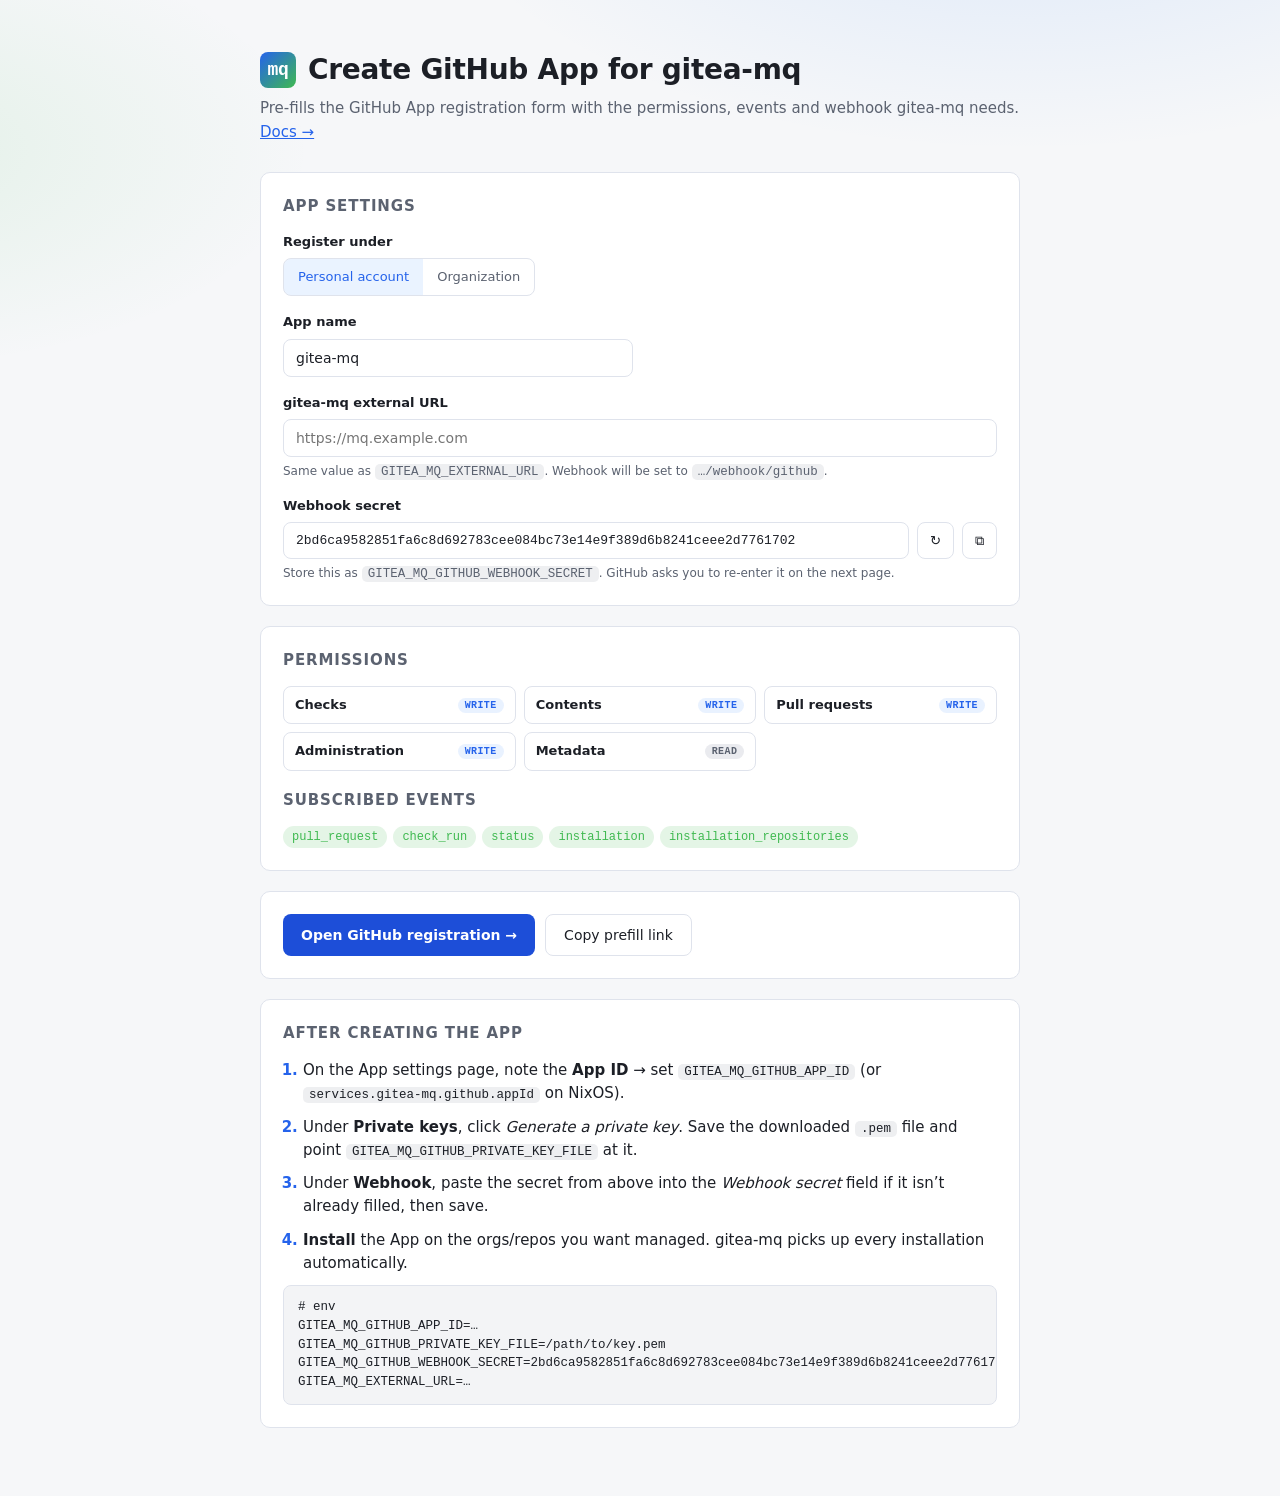
==== index.html @ 6d45a285 "Add GitHub App creation helper page Static page that pre-fills github.com/settings/apps/new with the" ====
<!doctype html>
<html lang="en">
<head>
<meta charset="utf-8">
<meta name="viewport" content="width=device-width,initial-scale=1">
<title>gitea-mq · Create GitHub App</title>
<style>
  :root {
    --bg: #0b0d12;
    --panel: #14171f;
    --panel-border: #232734;
    --text: #e6e8ee;
    --muted: #8b91a4;
    --accent: #6ea8fe;
    --accent-strong: #3d8bfd;
    --ok: #3fb950;
    --warn: #d29922;
    --radius: 10px;
    --mono: ui-monospace, SFMono-Regular, "SF Mono", Menlo, Consolas, monospace;
    --sans: ui-sans-serif, system-ui, -apple-system, "Segoe UI", Roboto, sans-serif;
  }
  @media (prefers-color-scheme: light) {
    :root {
      --bg: #f6f7f9;
      --panel: #ffffff;
      --panel-border: #dfe3ec;
      --text: #1c1f26;
      --muted: #5b6270;
      --accent: #2563eb;
      --accent-strong: #1d4ed8;
    }
  }
  * { box-sizing: border-box; }
  body {
    margin: 0;
    font: 15px/1.55 var(--sans);
    color: var(--text);
    background:
      radial-gradient(1000px 500px at 80% -10%, rgba(61,139,253,.15), transparent 60%),
      radial-gradient(800px 400px at -10% 10%, rgba(63,185,80,.10), transparent 55%),
      var(--bg);
    min-height: 100vh;
    display: flex;
    justify-content: center;
    padding: 48px 20px;
  }
  main { width: 100%; max-width: 760px; }
  header { margin-bottom: 28px; }
  h1 {
    margin: 0 0 6px;
    font-size: 28px;
    letter-spacing: -.01em;
    display: flex;
    align-items: center;
    gap: 12px;
  }
  h1 .logo {
    width: 36px; height: 36px;
    border-radius: 8px;
    background: linear-gradient(135deg, var(--accent), var(--ok));
    display: inline-flex;
    align-items: center; justify-content: center;
    font: 700 18px var(--mono);
    color: #fff;
  }
  header p { margin: 0; color: var(--muted); }
  header a { color: var(--accent); }

  .card {
    background: var(--panel);
    border: 1px solid var(--panel-border);
    border-radius: var(--radius);
    padding: 22px;
    margin-bottom: 20px;
  }
  .card h2 {
    margin: 0 0 14px;
    font-size: 15px;
    text-transform: uppercase;
    letter-spacing: .06em;
    color: var(--muted);
  }

  label {
    display: block;
    font-weight: 600;
    font-size: 13px;
    margin-bottom: 6px;
  }
  .field { margin-bottom: 16px; }
  .field:last-child { margin-bottom: 0; }
  input[type=text], input[type=url] {
    width: 100%;
    padding: 10px 12px;
    border: 1px solid var(--panel-border);
    border-radius: 8px;
    background: transparent;
    color: var(--text);
    font: 14px var(--sans);
  }
  input:focus {
    outline: none;
    border-color: var(--accent);
    box-shadow: 0 0 0 3px rgba(61,139,253,.25);
  }
  .hint { font-size: 12px; color: var(--muted); margin-top: 5px; }
  .row { display: grid; grid-template-columns: 1fr 1fr; gap: 14px; }
  @media (max-width: 560px) { .row { grid-template-columns: 1fr; } }

  .secret-row {
    display: flex;
    gap: 8px;
    align-items: stretch;
  }
  .secret-row input { font-family: var(--mono); font-size: 13px; }
  .icon-btn {
    flex: 0 0 auto;
    border: 1px solid var(--panel-border);
    background: transparent;
    color: var(--text);
    border-radius: 8px;
    padding: 0 12px;
    cursor: pointer;
    font: 13px var(--sans);
  }
  .icon-btn:hover { border-color: var(--accent); color: var(--accent); }

  .pill-grid {
    display: grid;
    grid-template-columns: repeat(auto-fill, minmax(180px, 1fr));
    gap: 8px;
  }
  .pill {
    display: flex;
    justify-content: space-between;
    align-items: center;
    padding: 8px 11px;
    border: 1px solid var(--panel-border);
    border-radius: 8px;
    font-size: 13px;
  }
  .pill b { font-weight: 600; }
  .pill .lvl {
    font: 600 10px var(--mono);
    padding: 2px 7px;
    border-radius: 999px;
    background: rgba(110,168,254,.15);
    color: var(--accent);
    text-transform: uppercase;
    letter-spacing: .04em;
  }
  .pill .lvl.read { background: rgba(139,145,164,.18); color: var(--muted); }

  .events {
    display: flex;
    flex-wrap: wrap;
    gap: 6px;
  }
  .events span {
    font: 12px var(--mono);
    padding: 4px 9px;
    border-radius: 999px;
    background: rgba(63,185,80,.14);
    color: var(--ok);
  }

  .actions {
    display: flex;
    gap: 10px;
    flex-wrap: wrap;
  }
  button.primary {
    background: var(--accent-strong);
    color: #fff;
    border: 0;
    border-radius: 8px;
    padding: 12px 18px;
    font: 600 14px var(--sans);
    cursor: pointer;
  }
  button.primary:hover { filter: brightness(1.08); }
  button.ghost {
    background: transparent;
    border: 1px solid var(--panel-border);
    color: var(--text);
    border-radius: 8px;
    padding: 12px 18px;
    font: 500 14px var(--sans);
    cursor: pointer;
  }
  button.ghost:hover { border-color: var(--accent); color: var(--accent); }

  ol.steps { margin: 0; padding-left: 20px; }
  ol.steps li { margin-bottom: 10px; }
  ol.steps li::marker { color: var(--accent); font-weight: 700; }
  code {
    font: 12.5px var(--mono);
    background: rgba(139,145,164,.15);
    padding: 1px 6px;
    border-radius: 5px;
  }
  pre {
    font: 12.5px/1.5 var(--mono);
    background: rgba(139,145,164,.10);
    border: 1px solid var(--panel-border);
    border-radius: 8px;
    padding: 12px 14px;
    overflow-x: auto;
    margin: 10px 0 0;
  }

  .toast {
    position: fixed;
    bottom: 22px; left: 50%;
    transform: translateX(-50%) translateY(12px);
    background: var(--panel);
    border: 1px solid var(--panel-border);
    border-left: 3px solid var(--ok);
    border-radius: 8px;
    padding: 10px 16px;
    font-size: 13px;
    opacity: 0;
    pointer-events: none;
    transition: opacity .15s, transform .15s;
  }
  .toast.show { opacity: 1; transform: translateX(-50%) translateY(0); }

  .seg {
    display: inline-flex;
    border: 1px solid var(--panel-border);
    border-radius: 8px;
    overflow: hidden;
  }
  .seg input { display: none; }
  .seg label {
    margin: 0;
    padding: 8px 14px;
    font-weight: 500;
    font-size: 13px;
    cursor: pointer;
    color: var(--muted);
  }
  .seg input:checked + label {
    background: rgba(110,168,254,.14);
    color: var(--accent);
  }
</style>
</head>
<body>
<main>
  <header>
    <h1><span class="logo">mq</span> Create GitHub App for gitea-mq</h1>
    <p>
      Pre-fills the GitHub App registration form with the permissions, events
      and webhook gitea-mq needs.
      <a href="https://github.com/Mic92/gitea-mq#github-setup" target="_blank" rel="noopener">Docs →</a>
    </p>
  </header>

  <form id="f" class="card">
    <h2>App settings</h2>

    <div class="field">
      <label>Register under</label>
      <div class="seg">
        <input type="radio" name="scope" id="scope-user" value="user" checked>
        <label for="scope-user">Personal account</label>
        <input type="radio" name="scope" id="scope-org" value="org">
        <label for="scope-org">Organization</label>
      </div>
    </div>

    <div class="row">
      <div class="field">
        <label for="appName">App name</label>
        <input id="appName" type="text" value="gitea-mq" required>
      </div>
      <div class="field" id="orgField" hidden>
        <label for="org">Organization slug</label>
        <input id="org" type="text" placeholder="my-org">
      </div>
    </div>

    <div class="field">
      <label for="externalUrl">gitea-mq external URL</label>
      <input id="externalUrl" type="url" placeholder="https://mq.example.com" required>
      <div class="hint">
        Same value as <code>GITEA_MQ_EXTERNAL_URL</code>. Webhook will be set
        to <code id="hookPreview">…/webhook/github</code>.
      </div>
    </div>

    <div class="field">
      <label for="secret">Webhook secret</label>
      <div class="secret-row">
        <input id="secret" type="text" spellcheck="false" autocomplete="off">
        <button type="button" class="icon-btn" id="regen" title="Regenerate">↻</button>
        <button type="button" class="icon-btn" id="copySecret" title="Copy">⧉</button>
      </div>
      <div class="hint">
        Store this as <code>GITEA_MQ_GITHUB_WEBHOOK_SECRET</code>. GitHub asks
        you to re-enter it on the next page.
      </div>
    </div>
  </form>

  <div class="card">
    <h2>Permissions</h2>
    <div class="pill-grid">
      <div class="pill"><b>Checks</b><span class="lvl">write</span></div>
      <div class="pill"><b>Contents</b><span class="lvl">write</span></div>
      <div class="pill"><b>Pull requests</b><span class="lvl">write</span></div>
      <div class="pill"><b>Administration</b><span class="lvl">write</span></div>
      <div class="pill"><b>Metadata</b><span class="lvl read">read</span></div>
    </div>
    <h2 style="margin-top:18px">Subscribed events</h2>
    <div class="events">
      <span>pull_request</span>
      <span>check_run</span>
      <span>status</span>
      <span>installation</span>
      <span>installation_repositories</span>
    </div>
  </div>

  <div class="card">
    <div class="actions">
      <button class="primary" id="go">Open GitHub registration →</button>
      <button class="ghost" type="button" id="copyLink">Copy prefill link</button>
    </div>
  </div>

  <div class="card">
    <h2>After creating the app</h2>
    <ol class="steps">
      <li>On the App settings page, note the <b>App ID</b> → set
        <code>GITEA_MQ_GITHUB_APP_ID</code> (or
        <code>services.gitea-mq.github.appId</code> on NixOS).</li>
      <li>Under <b>Private keys</b>, click <i>Generate a private key</i>.
        Save the downloaded <code>.pem</code> file and point
        <code>GITEA_MQ_GITHUB_PRIVATE_KEY_FILE</code> at it.</li>
      <li>Under <b>Webhook</b>, paste the secret from above into the
        <i>Webhook secret</i> field if it isn’t already filled, then save.</li>
      <li><b>Install</b> the App on the orgs/repos you want managed. gitea-mq
        picks up every installation automatically.</li>
    </ol>
    <pre id="envPreview"># env
GITEA_MQ_GITHUB_APP_ID=…
GITEA_MQ_GITHUB_PRIVATE_KEY_FILE=/path/to/key.pem
GITEA_MQ_GITHUB_WEBHOOK_SECRET=…
GITEA_MQ_EXTERNAL_URL=…</pre>
  </div>
</main>

<div class="toast" id="toast"></div>

<script>
(() => {
  const $ = (id) => document.getElementById(id);
  const PERMS = {
    checks: "write",
    contents: "write",
    pull_requests: "write",
    administration: "write",
    metadata: "read",
  };
  const EVENTS = [
    "pull_request",
    "check_run",
    "status",
    "installation",
    "installation_repositories",
  ];

  function toast(msg) {
    const t = $("toast");
    t.textContent = msg;
    t.classList.add("show");
    clearTimeout(toast._t);
    toast._t = setTimeout(() => t.classList.remove("show"), 1800);
  }

  function genSecret(bytes = 32) {
    const buf = new Uint8Array(bytes);
    crypto.getRandomValues(buf);
    return Array.from(buf, (b) => b.toString(16).padStart(2, "0")).join("");
  }

  function hookUrl() {
    const base = $("externalUrl").value.trim().replace(/\/+$/, "");
    return base ? base + "/webhook/github" : "";
  }

  function buildGithubUrl() {
    const p = new URLSearchParams();
    p.set("name", $("appName").value.trim() || "gitea-mq");
    p.set("description", "gitea-mq merge queue");
    p.set("url", "https://github.com/Mic92/gitea-mq");
    p.set("public", "false");
    p.set("webhook_active", "true");
    const hu = hookUrl();
    if (hu) p.set("webhook_url", hu);
    // The /settings/apps/new form does not accept a webhook_secret query
    // parameter; the user pastes it manually on the next page.
    for (const [k, v] of Object.entries(PERMS)) p.set(k, v);
    for (const e of EVENTS) p.append("events[]", e);

    const scope = document.querySelector('input[name="scope"]:checked').value;
    const org = $("org").value.trim();
    return scope === "org" && org
      ? `https://github.com/organizations/${encodeURIComponent(org)}/settings/apps/new?${p}`
      : `https://github.com/settings/apps/new?${p}`;
  }

  function refresh() {
    $("hookPreview").textContent = hookUrl() || "…/webhook/github";
    $("envPreview").textContent =
`# env
GITEA_MQ_GITHUB_APP_ID=…
GITEA_MQ_GITHUB_PRIVATE_KEY_FILE=/path/to/key.pem
GITEA_MQ_GITHUB_WEBHOOK_SECRET=${$("secret").value || "…"}
GITEA_MQ_EXTERNAL_URL=${$("externalUrl").value.trim() || "…"}`;
    $("orgField").hidden =
      document.querySelector('input[name="scope"]:checked').value !== "org";
    syncShareUrl();
  }

  function syncShareUrl() {
    const p = new URLSearchParams();
    if ($("appName").value.trim()) p.set("name", $("appName").value.trim());
    if ($("externalUrl").value.trim()) p.set("url", $("externalUrl").value.trim());
    const scope = document.querySelector('input[name="scope"]:checked').value;
    if (scope === "org") {
      p.set("scope", "org");
      if ($("org").value.trim()) p.set("org", $("org").value.trim());
    }
    history.replaceState(null, "", p.toString() ? "?" + p : location.pathname);
  }

  function loadShareUrl() {
    const p = new URLSearchParams(location.search);
    if (p.get("name")) $("appName").value = p.get("name");
    if (p.get("url")) $("externalUrl").value = p.get("url");
    if (p.get("scope") === "org") {
      $("scope-org").checked = true;
      if (p.get("org")) $("org").value = p.get("org");
    }
  }

  // wire up
  loadShareUrl();
  $("secret").value = genSecret();
  for (const id of ["appName", "externalUrl", "org", "secret"])
    $(id).addEventListener("input", refresh);
  for (const r of document.querySelectorAll('input[name="scope"]'))
    r.addEventListener("change", refresh);
  $("regen").addEventListener("click", () => {
    $("secret").value = genSecret();
    refresh();
    toast("New secret generated");
  });
  $("copySecret").addEventListener("click", () => {
    navigator.clipboard.writeText($("secret").value).then(() => toast("Secret copied"));
  });
  $("copyLink").addEventListener("click", () => {
    navigator.clipboard.writeText(buildGithubUrl()).then(() => toast("Prefill link copied"));
  });
  $("go").addEventListener("click", (e) => {
    e.preventDefault();
    if (!$("externalUrl").value.trim()) {
      $("externalUrl").focus();
      toast("Enter the external URL first");
      return;
    }
    window.open(buildGithubUrl(), "_blank", "noopener");
  });
  refresh();
})();
</script>
</body>
</html>
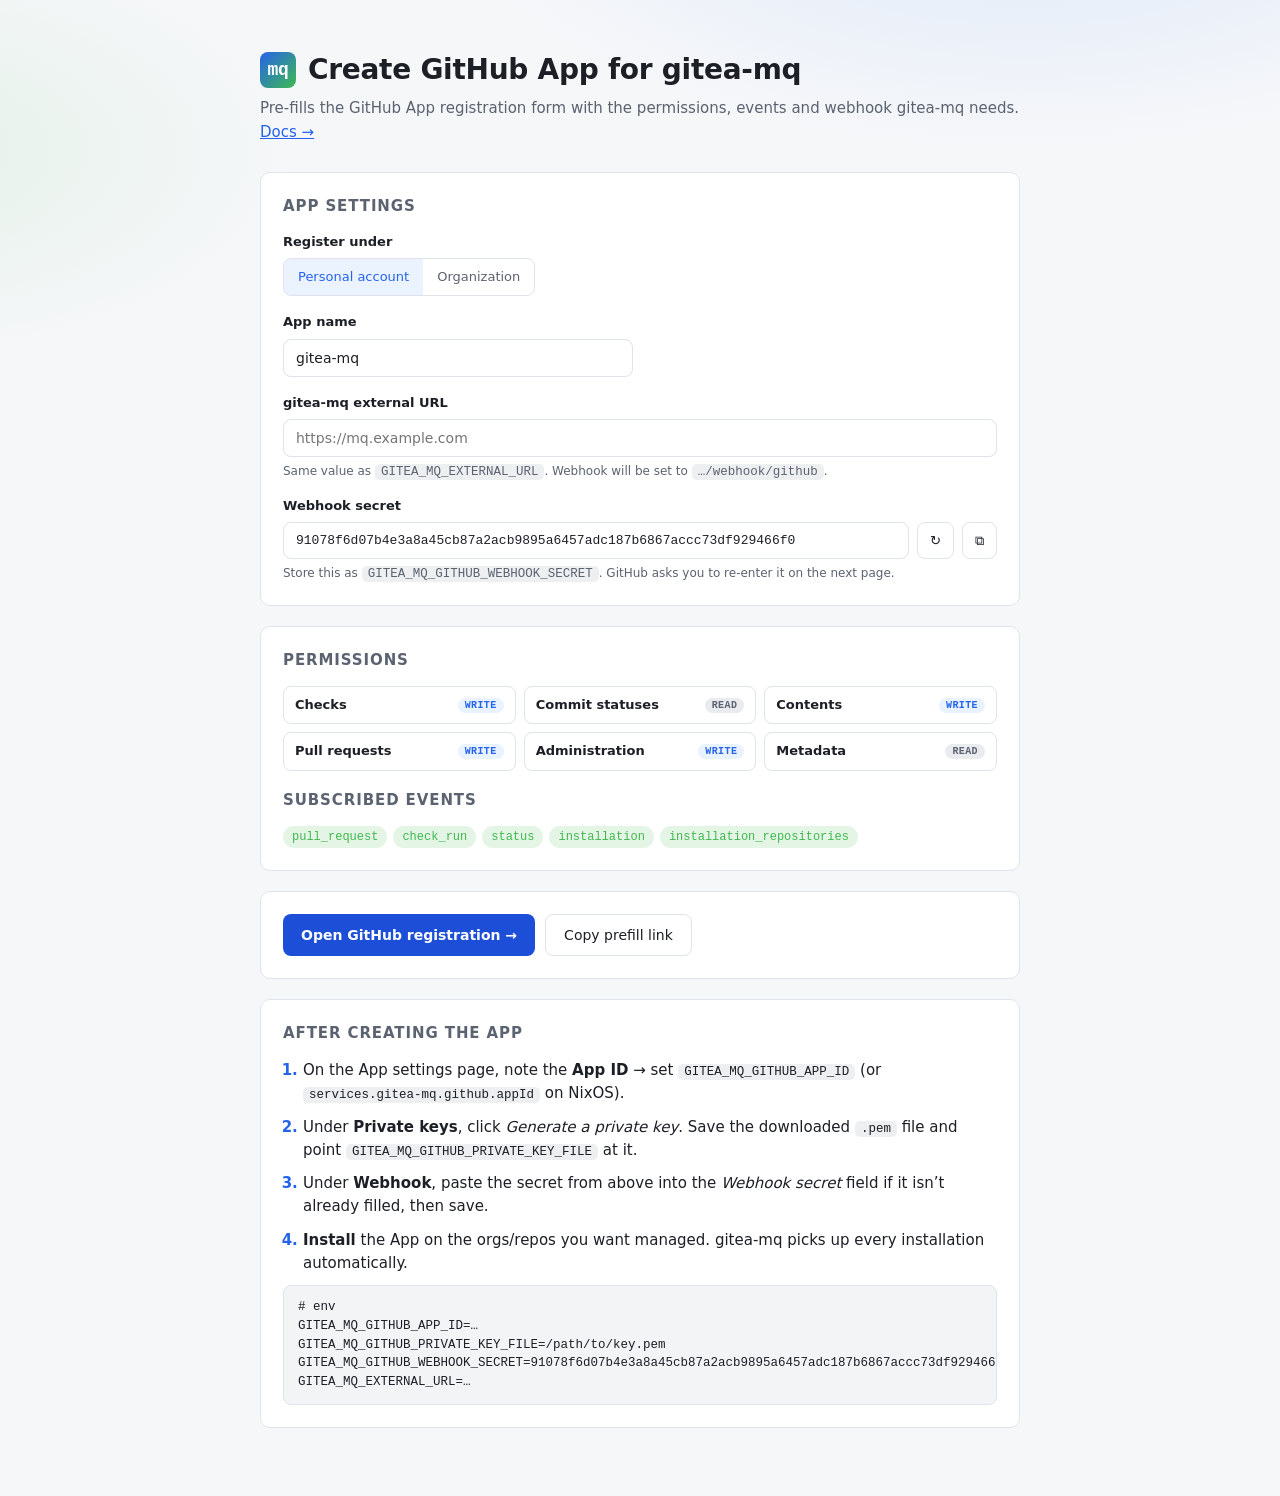
==== commit 6608c925: "Add Commit statuses:read permission Required to subscribe to the status event and to read legacy CI " ====
--- a/index.html
+++ b/index.html
@@ -308,6 +308,7 @@
     <h2>Permissions</h2>
     <div class="pill-grid">
       <div class="pill"><b>Checks</b><span class="lvl">write</span></div>
+      <div class="pill"><b>Commit statuses</b><span class="lvl read">read</span></div>
       <div class="pill"><b>Contents</b><span class="lvl">write</span></div>
       <div class="pill"><b>Pull requests</b><span class="lvl">write</span></div>
       <div class="pill"><b>Administration</b><span class="lvl">write</span></div>
@@ -359,6 +360,7 @@
   const $ = (id) => document.getElementById(id);
   const PERMS = {
     checks: "write",
+    statuses: "read",
     contents: "write",
     pull_requests: "write",
     administration: "write",
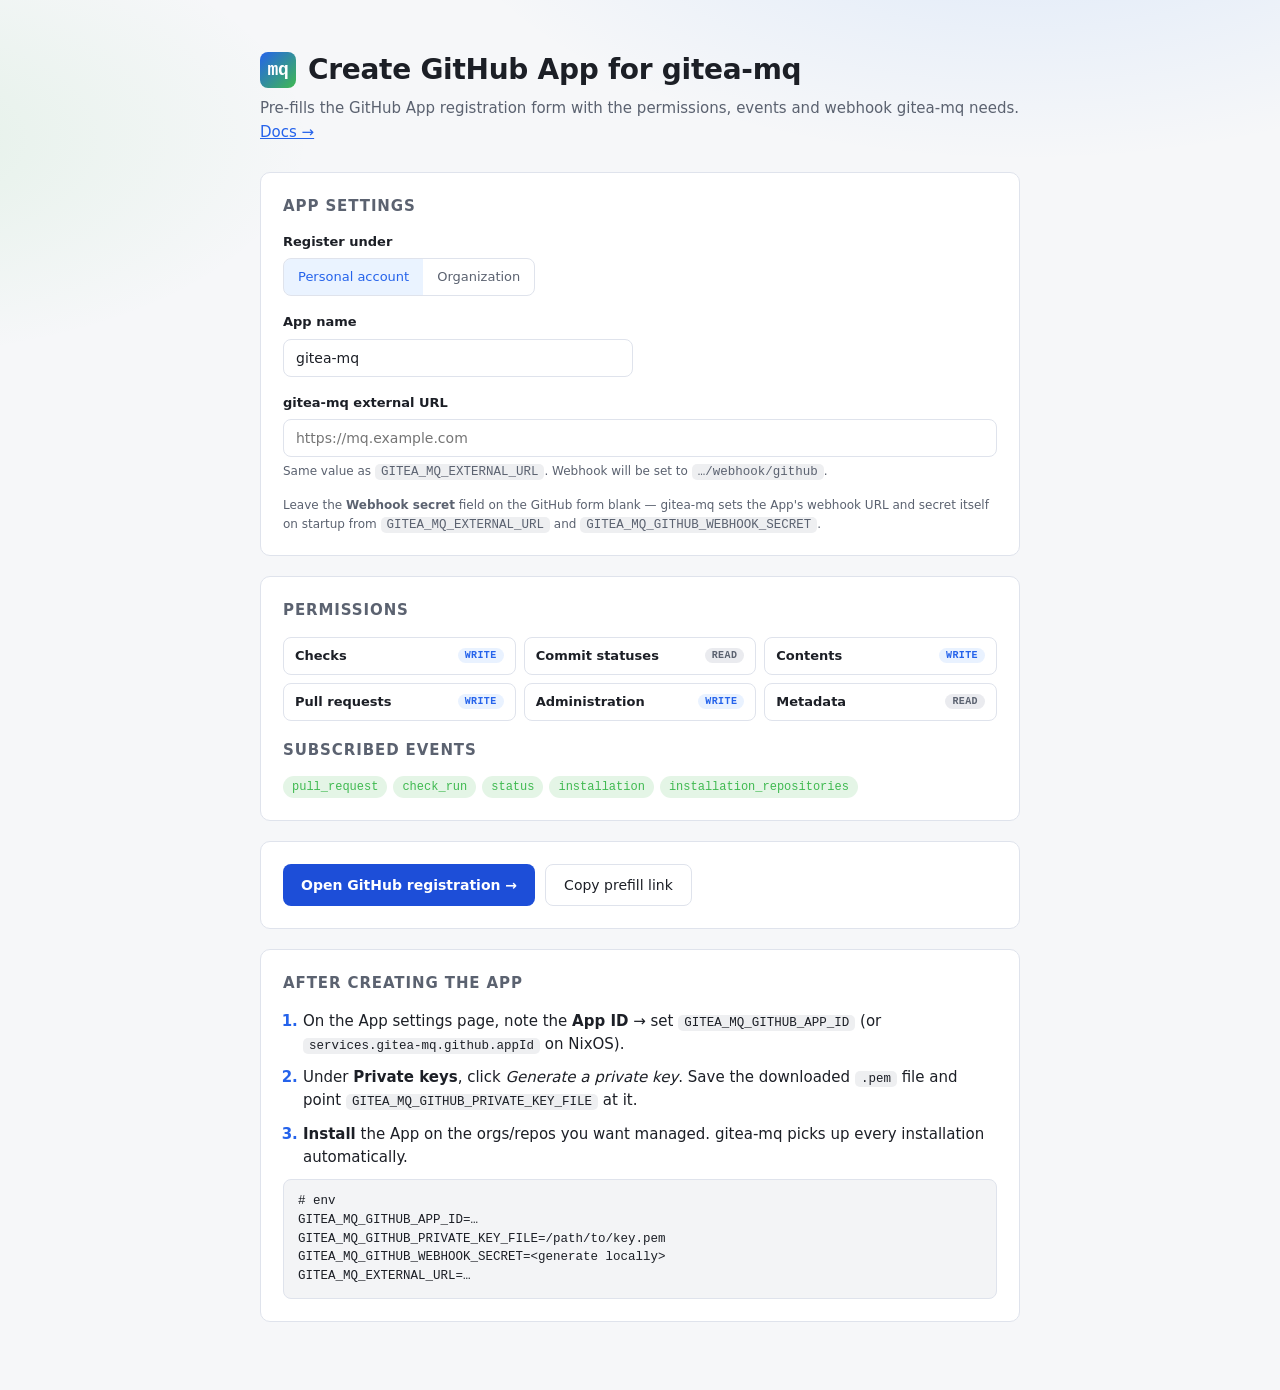
==== commit 83d5243b: "Drop webhook secret field gitea-mq now configures the App webhook URL + secret itself on startup, so" ====
--- a/index.html
+++ b/index.html
@@ -290,17 +290,11 @@
       </div>
     </div>
 
-    <div class="field">
-      <label for="secret">Webhook secret</label>
-      <div class="secret-row">
-        <input id="secret" type="text" spellcheck="false" autocomplete="off">
-        <button type="button" class="icon-btn" id="regen" title="Regenerate">↻</button>
-        <button type="button" class="icon-btn" id="copySecret" title="Copy">⧉</button>
-      </div>
-      <div class="hint">
-        Store this as <code>GITEA_MQ_GITHUB_WEBHOOK_SECRET</code>. GitHub asks
-        you to re-enter it on the next page.
-      </div>
+    <div class="hint">
+      Leave the <b>Webhook secret</b> field on the GitHub form blank —
+      gitea-mq sets the App's webhook URL and secret itself on startup from
+      <code>GITEA_MQ_EXTERNAL_URL</code> and
+      <code>GITEA_MQ_GITHUB_WEBHOOK_SECRET</code>.
     </div>
   </form>
 
@@ -340,15 +334,13 @@
       <li>Under <b>Private keys</b>, click <i>Generate a private key</i>.
         Save the downloaded <code>.pem</code> file and point
         <code>GITEA_MQ_GITHUB_PRIVATE_KEY_FILE</code> at it.</li>
-      <li>Under <b>Webhook</b>, paste the secret from above into the
-        <i>Webhook secret</i> field if it isn’t already filled, then save.</li>
       <li><b>Install</b> the App on the orgs/repos you want managed. gitea-mq
         picks up every installation automatically.</li>
     </ol>
     <pre id="envPreview"># env
 GITEA_MQ_GITHUB_APP_ID=…
 GITEA_MQ_GITHUB_PRIVATE_KEY_FILE=/path/to/key.pem
-GITEA_MQ_GITHUB_WEBHOOK_SECRET=…
+GITEA_MQ_GITHUB_WEBHOOK_SECRET=<generate locally>
 GITEA_MQ_EXTERNAL_URL=…</pre>
   </div>
 </main>
@@ -382,12 +374,6 @@
     toast._t = setTimeout(() => t.classList.remove("show"), 1800);
   }
 
-  function genSecret(bytes = 32) {
-    const buf = new Uint8Array(bytes);
-    crypto.getRandomValues(buf);
-    return Array.from(buf, (b) => b.toString(16).padStart(2, "0")).join("");
-  }
-
   function hookUrl() {
     const base = $("externalUrl").value.trim().replace(/\/+$/, "");
     return base ? base + "/webhook/github" : "";
@@ -420,7 +406,7 @@
 `# env
 GITEA_MQ_GITHUB_APP_ID=…
 GITEA_MQ_GITHUB_PRIVATE_KEY_FILE=/path/to/key.pem
-GITEA_MQ_GITHUB_WEBHOOK_SECRET=${$("secret").value || "…"}
+GITEA_MQ_GITHUB_WEBHOOK_SECRET=<generate locally>
 GITEA_MQ_EXTERNAL_URL=${$("externalUrl").value.trim() || "…"}`;
     $("orgField").hidden =
       document.querySelector('input[name="scope"]:checked').value !== "org";
@@ -451,19 +437,10 @@
 
   // wire up
   loadShareUrl();
-  $("secret").value = genSecret();
-  for (const id of ["appName", "externalUrl", "org", "secret"])
+  for (const id of ["appName", "externalUrl", "org"])
     $(id).addEventListener("input", refresh);
   for (const r of document.querySelectorAll('input[name="scope"]'))
     r.addEventListener("change", refresh);
-  $("regen").addEventListener("click", () => {
-    $("secret").value = genSecret();
-    refresh();
-    toast("New secret generated");
-  });
-  $("copySecret").addEventListener("click", () => {
-    navigator.clipboard.writeText($("secret").value).then(() => toast("Secret copied"));
-  });
   $("copyLink").addEventListener("click", () => {
     navigator.clipboard.writeText(buildGithubUrl()).then(() => toast("Prefill link copied"));
   });
